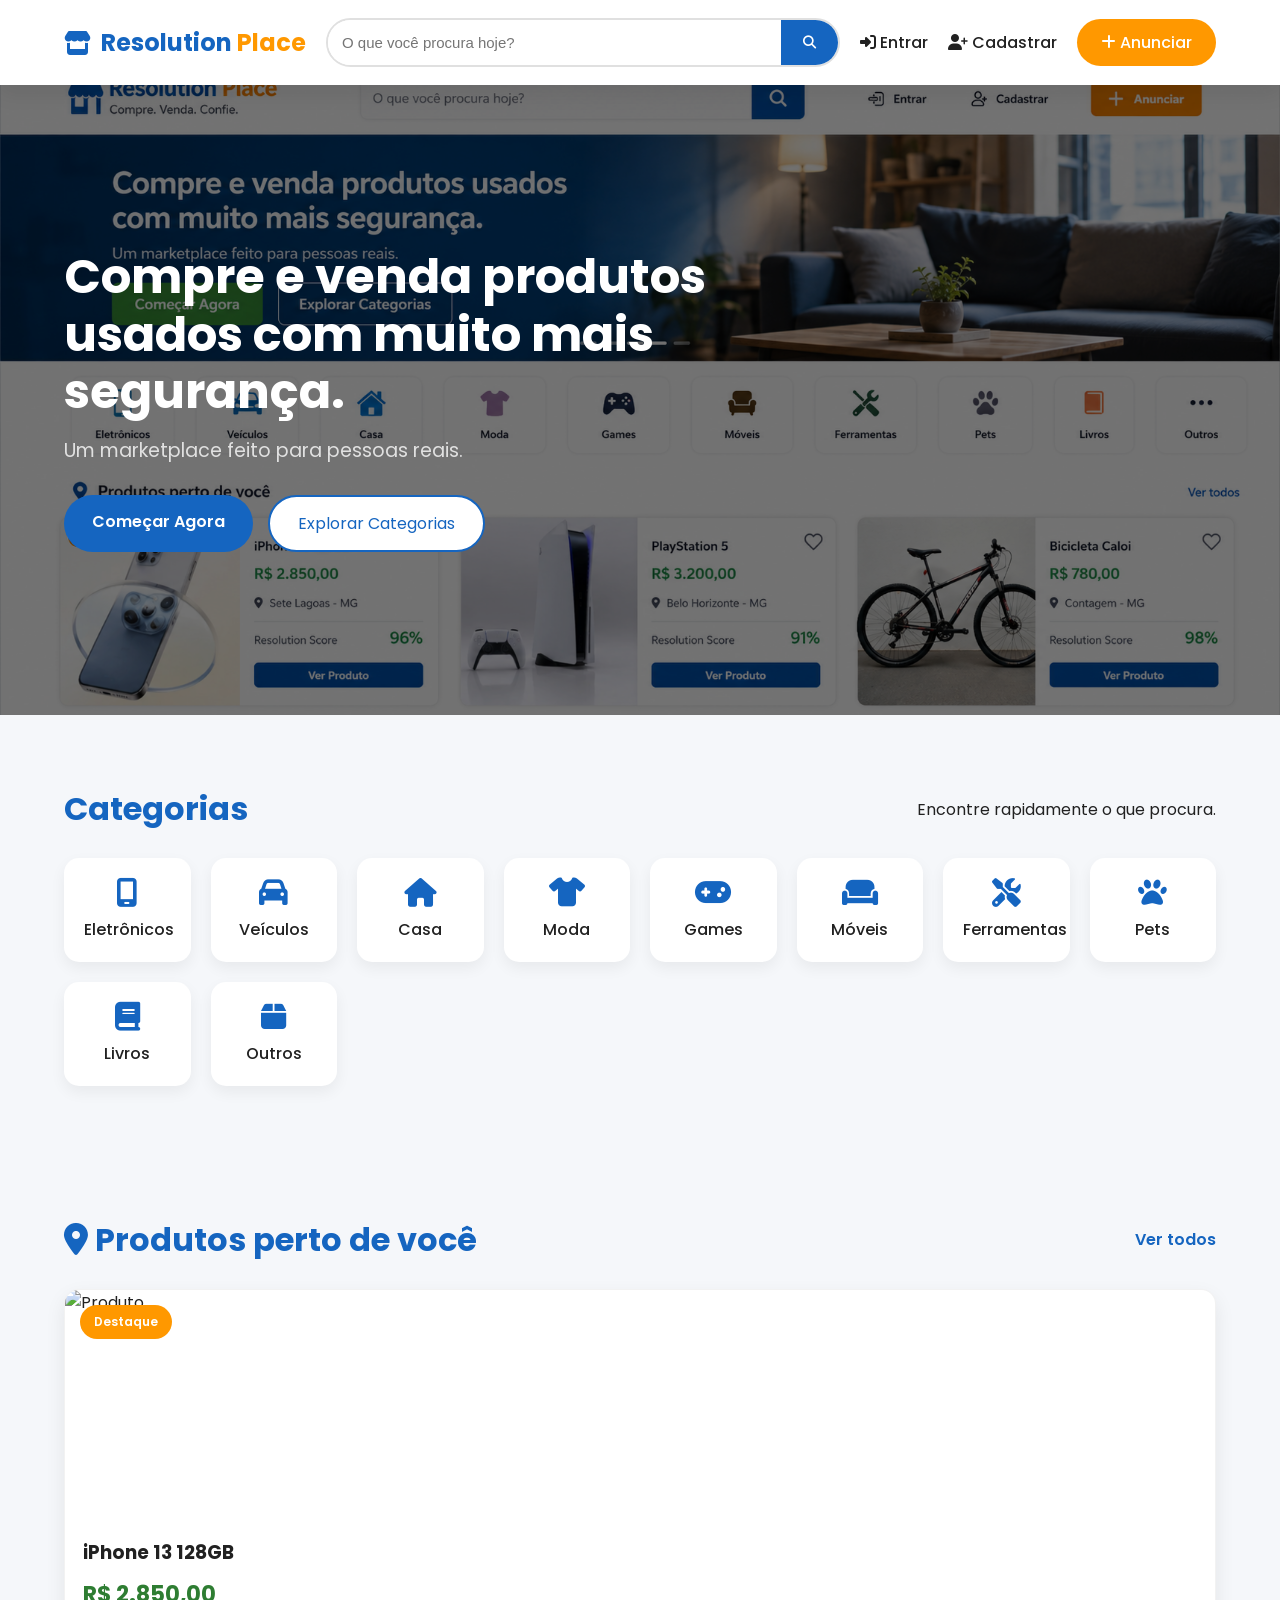
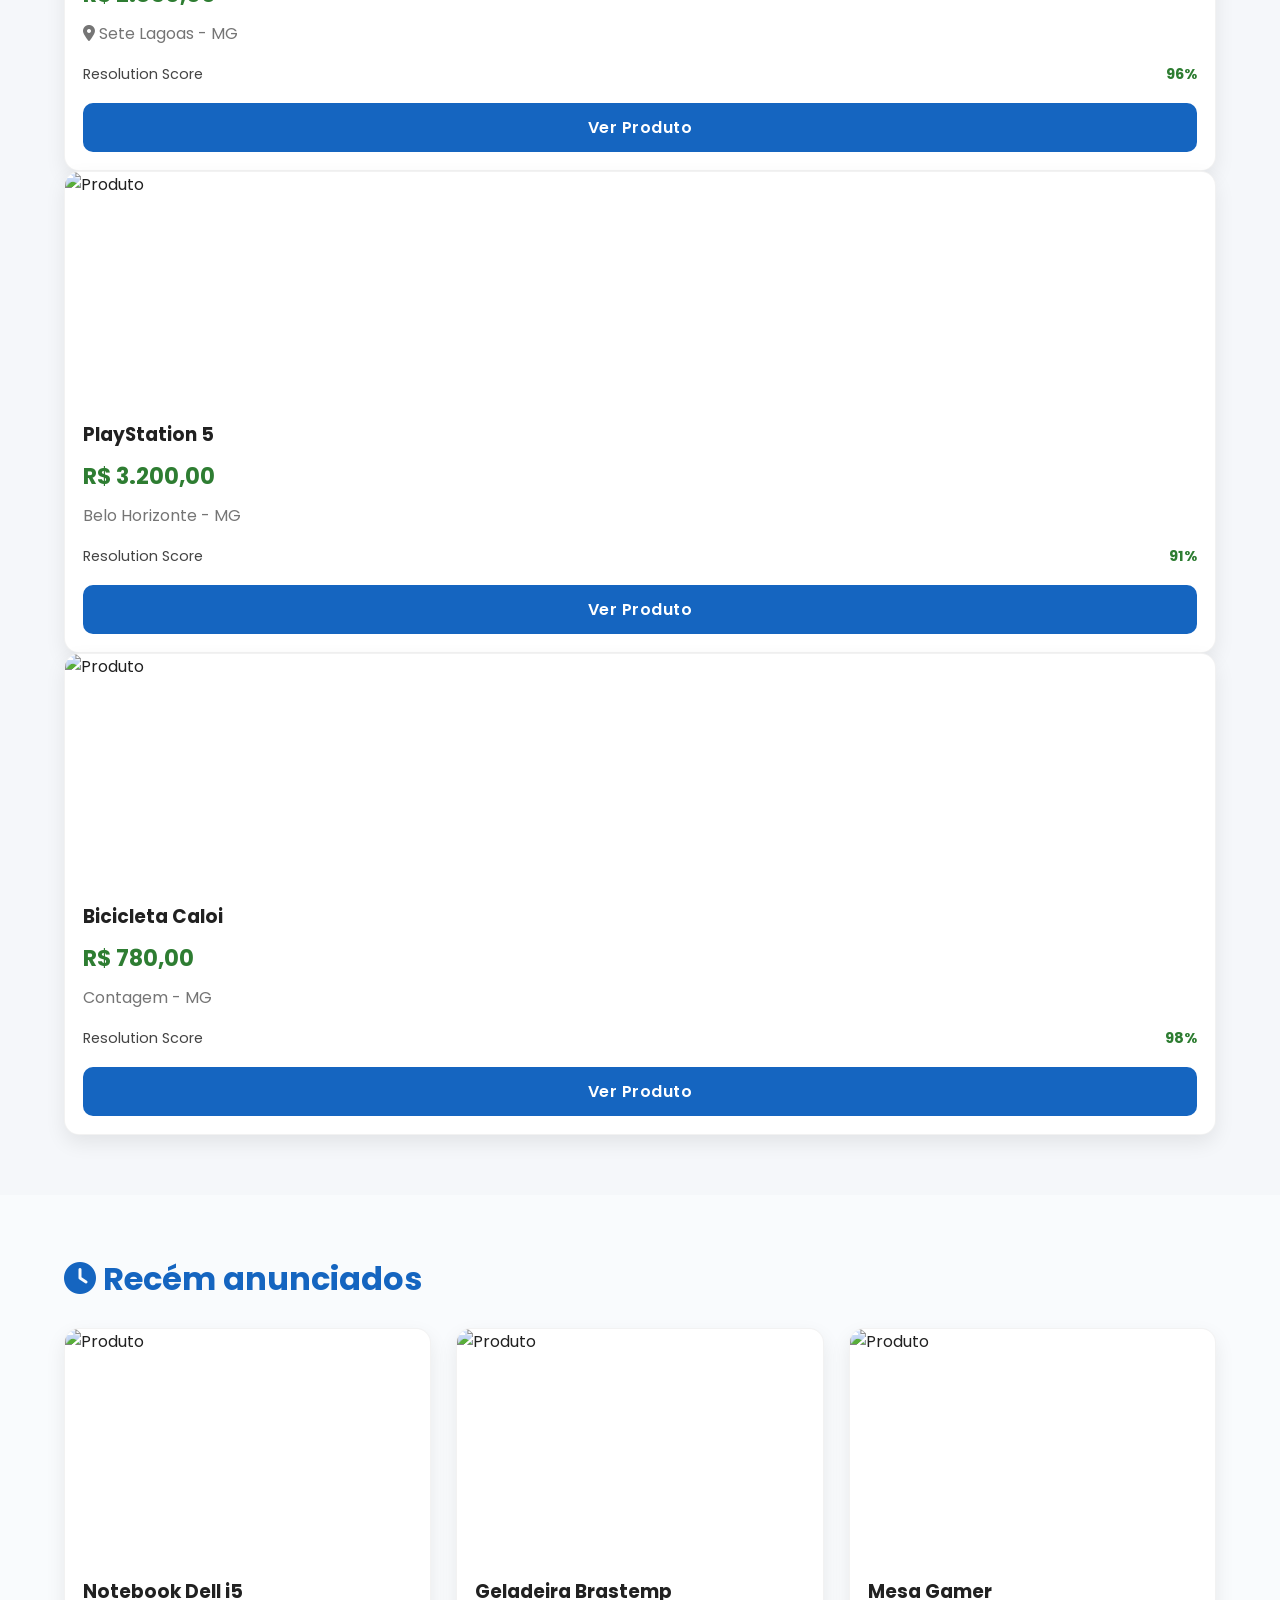
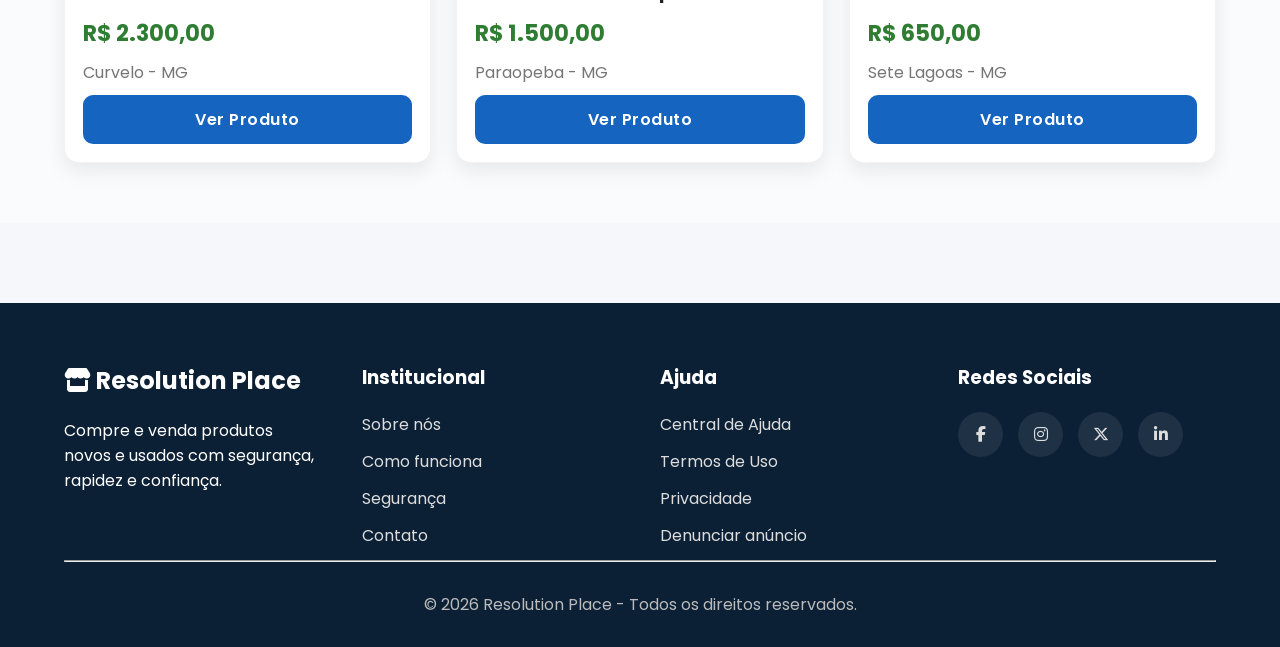
==== index.html @ 522bff4c "first commit" ====
<!DOCTYPE html>
<html lang="pt-BR">

<head>

    <meta charset="UTF-8">
    <meta name="viewport" content="width=device-width, initial-scale=1.0">

    <title>Resolution Place | Compre. Venda. Confie.</title>

    <meta name="description"
        content="Resolution Place - Marketplace para compra e venda de produtos novos e usados com segurança.">

    <meta name="keywords"
        content="marketplace, usados, comprar, vender, Resolution Place">

    <meta name="author" content="Resolution Place">

    <meta name="theme-color" content="#1565C0">

    <link rel="icon" href="favicon.ico">

    <link rel="manifest" href="manifest.json">

    <!-- CSS -->
    <link rel="stylesheet" href="css/style.css">
    <link rel="stylesheet" href="css/home.css">

    <!-- Font Awesome -->
    <link rel="stylesheet"
        href="https://cdnjs.cloudflare.com/ajax/libs/font-awesome/6.7.2/css/all.min.css">

    <!-- Google Fonts -->
    <link rel="preconnect" href="https://fonts.googleapis.com">

    <link rel="preconnect" href="https://fonts.gstatic.com" crossorigin>

    <link href="https://fonts.googleapis.com/css2?family=Poppins:wght@300;400;500;600;700&display=swap"
        rel="stylesheet">

</head>

<body>

<head>

    <meta charset="UTF-8">
    <meta name="viewport" content="width=device-width, initial-scale=1.0">

    <title>Resolution Place | Compre. Venda. Confie.</title>

    <meta name="description"
        content="Resolution Place - Marketplace para compra e venda de produtos usados com segurança.">

    <meta name="theme-color" content="#1565C0">

    <link rel="icon" href="favicon.ico">

    <link rel="manifest" href="manifest.json">

    <!-- CSS -->
    <link rel="stylesheet" href="css/style.css">
    <link rel="stylesheet" href="css/home.css">

    <!-- Font Awesome -->
    <link rel="stylesheet"
        href="https://cdnjs.cloudflare.com/ajax/libs/font-awesome/6.7.2/css/all.min.css">

    <!-- Google Fonts -->
    <link rel="preconnect" href="https://fonts.googleapis.com">

    <link rel="preconnect" href="https://fonts.gstatic.com" crossorigin>

    <link href="https://fonts.googleapis.com/css2?family=Poppins:wght@300;400;500;600;700&display=swap"
        rel="stylesheet">

</head>

<body>

    <!-- ========================= -->
    <!-- HEADER -->
    <!-- ========================= -->

    <header class="header">

        <div class="container">

            <!-- LOGO -->

            <a href="index.html" class="logo">

                <i class="fa-solid fa-store"></i>

                <span>Resolution <strong>Place</strong></span>

            </a>

            <!-- PESQUISA -->

            <form class="search-box">

                <input type="text"
                    placeholder="O que você procura hoje?">

                <button type="submit">

                    <i class="fa-solid fa-magnifying-glass"></i>

                </button>

            </form>

            <!-- MENU -->

            <nav>

                <ul class="menu">

                    <li>

                        <a href="login.html">

                            <i class="fa-solid fa-right-to-bracket"></i>

                            Entrar

                        </a>

                    </li>

                    <li>

                        <a href="cadastro.html">

                            <i class="fa-solid fa-user-plus"></i>

                            Cadastrar

                        </a>

                    </li>

                    <li>

                        <a href="anuncio.html" class="btn-anunciar">

                            <i class="fa-solid fa-plus"></i>

                            Anunciar

                        </a>

                    </li>

                </ul>

            </nav>

        </div>

    </header>

    <!-- ========================= -->
    <!-- BANNER -->
    <!-- ========================= -->

    <section class="banner">

        <div class="banner-overlay">

            <div class="banner-content">

                <h1>

                    Compre e venda produtos usados
                    com muito mais segurança.

                </h1>

                <p>

                    Um marketplace feito para pessoas reais.

                </p>

                <div class="banner-buttons">

                    <a href="cadastro.html" class="btn-primary">

                        Começar Agora

                    </a>

                    <a href="#categorias" class="btn-secondary">

                        Explorar Categorias

                    </a>

                </div>

            </div>

        </div>

    </section>

    <!-- ========================= -->
    <!-- CATEGORIAS -->
    <!-- ========================= -->

    <section id="categorias" class="categorias">

        <div class="container">

            <div class="titulo-section">

                <h2>

                    Categorias

                </h2>

                <p>

                    Encontre rapidamente o que procura.

                </p>

            </div>

            <div class="categorias-grid">

                <a href="#" class="categoria-card">

                    <i class="fa-solid fa-mobile-screen"></i>

                    <span>Eletrônicos</span>

                </a>

                <a href="#" class="categoria-card">

                    <i class="fa-solid fa-car"></i>

                    <span>Veículos</span>

                </a>

                <a href="#" class="categoria-card">

                    <i class="fa-solid fa-house"></i>

                    <span>Casa</span>

                </a>

                <a href="#" class="categoria-card">

                    <i class="fa-solid fa-shirt"></i>

                    <span>Moda</span>

                </a>

                <a href="#" class="categoria-card">

                    <i class="fa-solid fa-gamepad"></i>

                    <span>Games</span>

                </a>

                <a href="#" class="categoria-card">

                    <i class="fa-solid fa-couch"></i>

                    <span>Móveis</span>

                </a>

                <a href="#" class="categoria-card">

                    <i class="fa-solid fa-screwdriver-wrench"></i>

                    <span>Ferramentas</span>

                </a>

                <a href="#" class="categoria-card">

                    <i class="fa-solid fa-paw"></i>

                    <span>Pets</span>

                </a>

                <a href="#" class="categoria-card">

                    <i class="fa-solid fa-book"></i>

                    <span>Livros</span>

                </a>

                <a href="#" class="categoria-card">

                    <i class="fa-solid fa-box"></i>

                    <span>Outros</span>

                </a>

            </div>

        </div>

    </section>

    <!-- ========================= -->
    <!-- PRODUTOS PERTO DE VOCÊ -->
    <!-- ========================= -->

    <section class="produtos">

        <div class="container">

            <div class="titulo-section">

                <h2>

                    <i class="fa-solid fa-location-dot"></i>

                    Produtos perto de você

                </h2>

                <a href="#" class="ver-todos">

                    Ver todos

                </a>

            </div>

            <div class="produtos-grid" id="listaProdutos">

            <!-- Produtos serão inseridos via JavaScript -->

            </div>

                <!-- CARD -->

                <article class="produto-card">

                    <span class="badge destaque">

                        Destaque

                    </span>

                    <img src="img/produtos/produto1.jpg"
                        alt="Produto">

                    <div class="produto-info">

                        <h3>

                            iPhone 13 128GB

                        </h3>

                        <p class="preco">

                            R$ 2.850,00

                        </p>

                        <p class="cidade">

                            <i class="fa-solid fa-location-dot"></i>

                            Sete Lagoas - MG

                        </p>

                        <div class="score">

                            <span>Resolution Score</span>

                            <strong>96%</strong>

                        </div>

                        <a href="produto.html" class="btn-card">

                            Ver Produto

                        </a>

                    </div>

                </article>

                <!-- CARD -->

                <article class="produto-card">

                    <img src="img/produtos/produto2.jpg"
                        alt="Produto">

                    <div class="produto-info">

                        <h3>

                            PlayStation 5

                        </h3>

                        <p class="preco">

                            R$ 3.200,00

                        </p>

                        <p class="cidade">

                            Belo Horizonte - MG

                        </p>

                        <div class="score">

                            <span>Resolution Score</span>

                            <strong>91%</strong>

                        </div>

                        <a href="produto.html" class="btn-card">

                            Ver Produto

                        </a>

                    </div>

                </article>

                <!-- CARD -->

                <article class="produto-card">

                    <img src="img/produtos/produto3.jpg"
                        alt="Produto">

                    <div class="produto-info">

                        <h3>

                            Bicicleta Caloi

                        </h3>

                        <p class="preco">

                            R$ 780,00

                        </p>

                        <p class="cidade">

                            Contagem - MG

                        </p>

                        <div class="score">

                            <span>Resolution Score</span>

                            <strong>98%</strong>

                        </div>

                        <a href="produto.html" class="btn-card">

                            Ver Produto

                        </a>

                    </div>

                </article>

            </div>

        </div>

    </section>

    <!-- ========================= -->
    <!-- PRODUTOS MAIS RECENTES -->
    <!-- ========================= -->

    <section class="produtos recentes">

        <div class="container">

            <div class="titulo-section">

                <h2>

                    <i class="fa-solid fa-clock"></i>

                    Recém anunciados

                </h2>

            </div>

            <div class="produtos-grid">

                <article class="produto-card">

                    <img src="img/produtos/produto4.jpg"
                        alt="Produto">

                    <div class="produto-info">

                        <h3>

                            Notebook Dell i5

                        </h3>

                        <p class="preco">

                            R$ 2.300,00

                        </p>

                        <p class="cidade">

                            Curvelo - MG

                        </p>

                        <a href="produto.html"
                            class="btn-card">

                            Ver Produto

                        </a>

                    </div>

                </article>

                <article class="produto-card">

                    <img src="img/produtos/produto5.jpg"
                        alt="Produto">

                    <div class="produto-info">

                        <h3>

                            Geladeira Brastemp

                        </h3>

                        <p class="preco">

                            R$ 1.500,00

                        </p>

                        <p class="cidade">

                            Paraopeba - MG

                        </p>

                        <a href="produto.html"
                            class="btn-card">

                            Ver Produto

                        </a>

                    </div>

                </article>

                <article class="produto-card">

                    <img src="img/produtos/produto6.jpg"
                        alt="Produto">

                    <div class="produto-info">

                        <h3>

                            Mesa Gamer

                        </h3>

                        <p class="preco">

                            R$ 650,00

                        </p>

                        <p class="cidade">

                            Sete Lagoas - MG

                        </p>

                        <a href="produto.html"
                            class="btn-card">

                            Ver Produto

                        </a>

                    </div>

                </article>

            </div>

        </div>

    </section>

    <!-- ========================= -->
    <!-- RODAPÉ -->
    <!-- ========================= -->

    <footer class="footer">

        <div class="container">

            <div class="footer-grid">

                <!-- LOGO -->

                <div class="footer-col">

                    <h2 class="footer-logo">

                        <i class="fa-solid fa-store"></i>

                        Resolution <strong>Place</strong>

                    </h2>

                    <p>

                        Compre e venda produtos novos e usados
                        com segurança, rapidez e confiança.

                    </p>

                </div>

                <!-- LINKS -->

                <div class="footer-col">

                    <h3>Institucional</h3>

                    <ul>

                        <li><a href="#">Sobre nós</a></li>

                        <li><a href="#">Como funciona</a></li>

                        <li><a href="#">Segurança</a></li>

                        <li><a href="#">Contato</a></li>

                    </ul>

                </div>

                <!-- AJUDA -->

                <div class="footer-col">

                    <h3>Ajuda</h3>

                    <ul>

                        <li><a href="#">Central de Ajuda</a></li>

                        <li><a href="#">Termos de Uso</a></li>

                        <li><a href="#">Privacidade</a></li>

                        <li><a href="#">Denunciar anúncio</a></li>

                    </ul>

                </div>

                <!-- REDES -->

                <div class="footer-col">

                    <h3>Redes Sociais</h3>

                    <div class="social-icons">

                        <a href="#"><i class="fab fa-facebook-f"></i></a>

                        <a href="#"><i class="fab fa-instagram"></i></a>

                        <a href="#"><i class="fab fa-x-twitter"></i></a>

                        <a href="#"><i class="fab fa-linkedin-in"></i></a>

                    </div>

                </div>

            </div>

            <hr>

            <div class="footer-copy">

                <p>

                    © 2026 Resolution Place - Todos os direitos reservados.

                </p>

            </div>

        </div>

    </footer>

    <!-- ========================= -->
    <!-- BOTÃO VOLTAR AO TOPO -->
    <!-- ========================= -->

    <button id="btnTopo">

        <i class="fa-solid fa-arrow-up"></i>

    </button>

    <!-- ========================= -->
    <!-- SCRIPTS -->
    <!-- ========================= -->

    <script src="js/app.js"></script>

</body>

</html>
---- css/style.css ----
/* =======================================================
   Resolution Place
   style.css
   CSS Global
======================================================= */

/* RESET */

*{
    margin:0;
    padding:0;
    box-sizing:border-box;
}

/* VARIÁVEIS */

:root{

    --primary:#1565C0;
    --primary-dark:#0D47A1;

    --secondary:#2E7D32;

    --accent:#FF9800;

    --background:#F5F7FA;

    --white:#FFFFFF;

    --text:#212121;

    --gray:#757575;

    --border:#E0E0E0;

    --shadow:0 8px 20px rgba(0,0,0,.08);

    --radius:15px;

}

/* BODY */

body{

    font-family:'Poppins',sans-serif;

    background:var(--background);

    color:var(--text);

}

/* LINKS */

a{

    text-decoration:none;

    color:inherit;

}

/* IMAGENS */

img{

    max-width:100%;

    display:block;

}

/* CONTAINER */

.container{

    width:90%;

    max-width:1400px;

    margin:auto;

}

/* BOTÕES */

.btn-primary{

    background:var(--primary);

    color:white;

    padding:14px 28px;

    border-radius:50px;

    transition:.3s;

    font-weight:600;

}

.btn-primary:hover{

    background:var(--primary-dark);

}

.btn-secondary{

    background:white;

    color:var(--primary);

    padding:14px 28px;

    border-radius:50px;

    border:2px solid var(--primary);

    transition:.3s;

}

.btn-secondary:hover{

    background:var(--primary);

    color:white;

}

/* HEADER */

.header{

    background:white;

    position:sticky;

    top:0;

    z-index:999;

    box-shadow:var(--shadow);

}

.header .container{

    display:flex;

    justify-content:space-between;

    align-items:center;

    padding:18px 0;

    gap:20px;

}

/* LOGO */

.logo{

    display:flex;

    align-items:center;

    gap:10px;

    font-size:1.5rem;

    font-weight:700;

    color:var(--primary);

}

.logo strong{

    color:var(--accent);

}

/* PESQUISA */

.search-box{

    flex:1;

    display:flex;

    background:white;

    border-radius:50px;

    overflow:hidden;

    border:2px solid var(--border);

}

.search-box input{

    flex:1;

    border:none;

    padding:14px;

    outline:none;

    font-size:15px;

}

.search-box button{

    border:none;

    background:var(--primary);

    color:white;

    padding:0 22px;

    cursor:pointer;

}

/* MENU */

.menu{

    list-style:none;

    display:flex;

    align-items:center;

    gap:20px;

}

.menu li{

    font-weight:500;

}

.btn-anunciar{

    background:var(--accent);

    color:white;

    padding:12px 24px;

    border-radius:30px;

    transition:.3s;

}

.btn-anunciar:hover{

    transform:translateY(-2px);

}

/* TÍTULOS */

.titulo-section{

    display:flex;

    justify-content:space-between;

    align-items:center;

    margin-bottom:25px;

}

.titulo-section h2{

    font-size:2rem;

    color:var(--primary);

}

.ver-todos{

    color:var(--primary);

    font-weight:600;

}

/* GRID PRODUTOS */

.produtos-grid{

    display:grid;

    grid-template-columns:repeat(auto-fit,minmax(280px,1fr));

    gap:25px;

}

/* CARD */

.produto-card{

    background:white;

    border-radius:var(--radius);

    overflow:hidden;

    box-shadow:var(--shadow);

    transition:.35s;

    position:relative;

}

.produto-card:hover{

    transform:translateY(-8px);

}

.produto-card img{

    width:100%;

    height:230px;

    object-fit:cover;

}

.produto-info{

    padding:18px;

}

.preco{

    font-size:1.4rem;

    color:var(--secondary);

    font-weight:700;

    margin:10px 0;

}

.cidade{

    color:var(--gray);

}

.score{

    margin:18px 0;

    display:flex;

    justify-content:space-between;

    align-items:center;

}

.btn-card{

    display:block;

    width:100%;

    text-align:center;

    background:var(--primary);

    color:white;

    padding:12px;

    border-radius:10px;

    transition:.3s;

}

.btn-card:hover{

    background:var(--primary-dark);

}

/* BADGE */

.badge{

    position:absolute;

    top:15px;

    left:15px;

    background:var(--accent);

    color:white;

    padding:8px 14px;

    border-radius:30px;

    font-size:12px;

    font-weight:600;

}

/* FOOTER */

.footer{

    background:#0B1F35;

    color:white;

    margin-top:80px;

    padding:60px 0 30px;

}

.footer-grid{

    display:grid;

    grid-template-columns:repeat(auto-fit,minmax(250px,1fr));

    gap:40px;

}

.footer h3{

    margin-bottom:20px;

}

.footer ul{

    list-style:none;

}

.footer li{

    margin-bottom:12px;

}

.footer a{

    color:#ddd;

}

.footer a:hover{

    color:white;

}

.footer-logo{

    margin-bottom:20px;

}

.social-icons{

    display:flex;

    gap:15px;

    margin-top:20px;

}

.social-icons a{

    width:45px;

    height:45px;

    display:flex;

    justify-content:center;

    align-items:center;

    background:rgba(255,255,255,.08);

    border-radius:50%;

    transition:.3s;

}

.social-icons a:hover{

    background:var(--primary);

}

.footer-copy{

    text-align:center;

    margin-top:30px;

    color:#bbb;

}

/* BOTÃO TOPO */

#btnTopo{

    position:fixed;

    right:25px;

    bottom:25px;

    width:50px;

    height:50px;

    border:none;

    border-radius:50%;

    background:var(--primary);

    color:white;

    cursor:pointer;

    display:none;

    box-shadow:var(--shadow);

}

/* RESPONSIVO */

@media(max-width:900px){

.header .container{

flex-direction:column;

}

.search-box{

width:100%;

}

.menu{

flex-wrap:wrap;

justify-content:center;

}

}
---- css/home.css ----
/* =======================================================
   Resolution Place
   home.css
   Estilos da Página Inicial
======================================================= */

/* ========================= */
/* BANNER PRINCIPAL */
/* ========================= */

.banner{
    height: 70vh;
    min-height: 450px;
    background: url('../img/banners/banner.jpg') center/cover no-repeat;
    position: relative;
    display:flex;
    align-items:center;
    color:white;
}

.banner-overlay{
    width:100%;
    height:100%;
    background:rgba(0,0,0,.55);
    display:flex;
    align-items:center;
}

.banner-content{
    width:90%;
    max-width:1400px;
    margin:auto;
}

.banner-content h1{
    font-size:3rem;
    max-width:700px;
    line-height:1.2;
}

.banner-content p{
    margin-top:15px;
    font-size:1.2rem;
    color:#e0e0e0;
}

.banner-buttons{
    margin-top:30px;
    display:flex;
    gap:15px;
    flex-wrap:wrap;
}

/* ========================= */
/* CATEGORIAS */
/* ========================= */

.categorias{
    padding:70px 0;
}

.categorias-grid{
    display:grid;
    grid-template-columns:repeat(auto-fit,minmax(120px,1fr));
    gap:20px;
}

.categoria-card{
    background:white;
    padding:20px;
    border-radius:15px;
    text-align:center;
    box-shadow:0 6px 15px rgba(0,0,0,.06);
    transition:.3s;
}

.categoria-card i{
    font-size:1.8rem;
    color:#1565C0;
    margin-bottom:10px;
}

.categoria-card span{
    font-weight:500;
    display:block;
}

.categoria-card:hover{
    transform:translateY(-5px);
    background:#1565C0;
    color:white;
}

.categoria-card:hover i{
    color:white;
}

/* ========================= */
/* SEÇÕES DE PRODUTOS */
/* ========================= */

.produtos{
    padding:60px 0;
}

.produtos.recentes{
    background:#f9fbfd;
}

/* ========================= */
/* EFEITO DE CARDS MELHORADO */
/* ========================= */

.produto-card{
    border:1px solid rgba(0,0,0,.05);
}

.produto-card:hover{
    box-shadow:0 12px 25px rgba(0,0,0,.12);
}

/* ========================= */
/* SCORE VISUAL */
/* ========================= */

.score{
    font-size:.9rem;
    color:#444;
}

.score strong{
    color:#2E7D32;
}

/* ========================= */
/* BOTÃO CARD MELHORADO */
/* ========================= */

.btn-card{
    margin-top:10px;
    font-weight:600;
    letter-spacing:.5px;
}

/* ========================= */
/* RESPONSIVO */
/* ========================= */

@media(max-width:768px){

.banner-content h1{
    font-size:2rem;
}

.banner{
    height:auto;
    padding:80px 0;
}

.banner-buttons{
    flex-direction:column;
}

.categorias{
    padding:40px 0;
}

}
---- css/style.css ----
/* =======================================================
   Resolution Place
   style.css
   CSS Global
======================================================= */

/* RESET */

*{
    margin:0;
    padding:0;
    box-sizing:border-box;
}

/* VARIÁVEIS */

:root{

    --primary:#1565C0;
    --primary-dark:#0D47A1;

    --secondary:#2E7D32;

    --accent:#FF9800;

    --background:#F5F7FA;

    --white:#FFFFFF;

    --text:#212121;

    --gray:#757575;

    --border:#E0E0E0;

    --shadow:0 8px 20px rgba(0,0,0,.08);

    --radius:15px;

}

/* BODY */

body{

    font-family:'Poppins',sans-serif;

    background:var(--background);

    color:var(--text);

}

/* LINKS */

a{

    text-decoration:none;

    color:inherit;

}

/* IMAGENS */

img{

    max-width:100%;

    display:block;

}

/* CONTAINER */

.container{

    width:90%;

    max-width:1400px;

    margin:auto;

}

/* BOTÕES */

.btn-primary{

    background:var(--primary);

    color:white;

    padding:14px 28px;

    border-radius:50px;

    transition:.3s;

    font-weight:600;

}

.btn-primary:hover{

    background:var(--primary-dark);

}

.btn-secondary{

    background:white;

    color:var(--primary);

    padding:14px 28px;

    border-radius:50px;

    border:2px solid var(--primary);

    transition:.3s;

}

.btn-secondary:hover{

    background:var(--primary);

    color:white;

}

/* HEADER */

.header{

    background:white;

    position:sticky;

    top:0;

    z-index:999;

    box-shadow:var(--shadow);

}

.header .container{

    display:flex;

    justify-content:space-between;

    align-items:center;

    padding:18px 0;

    gap:20px;

}

/* LOGO */

.logo{

    display:flex;

    align-items:center;

    gap:10px;

    font-size:1.5rem;

    font-weight:700;

    color:var(--primary);

}

.logo strong{

    color:var(--accent);

}

/* PESQUISA */

.search-box{

    flex:1;

    display:flex;

    background:white;

    border-radius:50px;

    overflow:hidden;

    border:2px solid var(--border);

}

.search-box input{

    flex:1;

    border:none;

    padding:14px;

    outline:none;

    font-size:15px;

}

.search-box button{

    border:none;

    background:var(--primary);

    color:white;

    padding:0 22px;

    cursor:pointer;

}

/* MENU */

.menu{

    list-style:none;

    display:flex;

    align-items:center;

    gap:20px;

}

.menu li{

    font-weight:500;

}

.btn-anunciar{

    background:var(--accent);

    color:white;

    padding:12px 24px;

    border-radius:30px;

    transition:.3s;

}

.btn-anunciar:hover{

    transform:translateY(-2px);

}

/* TÍTULOS */

.titulo-section{

    display:flex;

    justify-content:space-between;

    align-items:center;

    margin-bottom:25px;

}

.titulo-section h2{

    font-size:2rem;

    color:var(--primary);

}

.ver-todos{

    color:var(--primary);

    font-weight:600;

}

/* GRID PRODUTOS */

.produtos-grid{

    display:grid;

    grid-template-columns:repeat(auto-fit,minmax(280px,1fr));

    gap:25px;

}

/* CARD */

.produto-card{

    background:white;

    border-radius:var(--radius);

    overflow:hidden;

    box-shadow:var(--shadow);

    transition:.35s;

    position:relative;

}

.produto-card:hover{

    transform:translateY(-8px);

}

.produto-card img{

    width:100%;

    height:230px;

    object-fit:cover;

}

.produto-info{

    padding:18px;

}

.preco{

    font-size:1.4rem;

    color:var(--secondary);

    font-weight:700;

    margin:10px 0;

}

.cidade{

    color:var(--gray);

}

.score{

    margin:18px 0;

    display:flex;

    justify-content:space-between;

    align-items:center;

}

.btn-card{

    display:block;

    width:100%;

    text-align:center;

    background:var(--primary);

    color:white;

    padding:12px;

    border-radius:10px;

    transition:.3s;

}

.btn-card:hover{

    background:var(--primary-dark);

}

/* BADGE */

.badge{

    position:absolute;

    top:15px;

    left:15px;

    background:var(--accent);

    color:white;

    padding:8px 14px;

    border-radius:30px;

    font-size:12px;

    font-weight:600;

}

/* FOOTER */

.footer{

    background:#0B1F35;

    color:white;

    margin-top:80px;

    padding:60px 0 30px;

}

.footer-grid{

    display:grid;

    grid-template-columns:repeat(auto-fit,minmax(250px,1fr));

    gap:40px;

}

.footer h3{

    margin-bottom:20px;

}

.footer ul{

    list-style:none;

}

.footer li{

    margin-bottom:12px;

}

.footer a{

    color:#ddd;

}

.footer a:hover{

    color:white;

}

.footer-logo{

    margin-bottom:20px;

}

.social-icons{

    display:flex;

    gap:15px;

    margin-top:20px;

}

.social-icons a{

    width:45px;

    height:45px;

    display:flex;

    justify-content:center;

    align-items:center;

    background:rgba(255,255,255,.08);

    border-radius:50%;

    transition:.3s;

}

.social-icons a:hover{

    background:var(--primary);

}

.footer-copy{

    text-align:center;

    margin-top:30px;

    color:#bbb;

}

/* BOTÃO TOPO */

#btnTopo{

    position:fixed;

    right:25px;

    bottom:25px;

    width:50px;

    height:50px;

    border:none;

    border-radius:50%;

    background:var(--primary);

    color:white;

    cursor:pointer;

    display:none;

    box-shadow:var(--shadow);

}

/* RESPONSIVO */

@media(max-width:900px){

.header .container{

flex-direction:column;

}

.search-box{

width:100%;

}

.menu{

flex-wrap:wrap;

justify-content:center;

}

}
---- css/home.css ----
/* =======================================================
   Resolution Place
   home.css
   Estilos da Página Inicial
======================================================= */

/* ========================= */
/* BANNER PRINCIPAL */
/* ========================= */

.banner{
    height: 70vh;
    min-height: 450px;
    background: url('../img/banners/banner.jpg') center/cover no-repeat;
    position: relative;
    display:flex;
    align-items:center;
    color:white;
}

.banner-overlay{
    width:100%;
    height:100%;
    background:rgba(0,0,0,.55);
    display:flex;
    align-items:center;
}

.banner-content{
    width:90%;
    max-width:1400px;
    margin:auto;
}

.banner-content h1{
    font-size:3rem;
    max-width:700px;
    line-height:1.2;
}

.banner-content p{
    margin-top:15px;
    font-size:1.2rem;
    color:#e0e0e0;
}

.banner-buttons{
    margin-top:30px;
    display:flex;
    gap:15px;
    flex-wrap:wrap;
}

/* ========================= */
/* CATEGORIAS */
/* ========================= */

.categorias{
    padding:70px 0;
}

.categorias-grid{
    display:grid;
    grid-template-columns:repeat(auto-fit,minmax(120px,1fr));
    gap:20px;
}

.categoria-card{
    background:white;
    padding:20px;
    border-radius:15px;
    text-align:center;
    box-shadow:0 6px 15px rgba(0,0,0,.06);
    transition:.3s;
}

.categoria-card i{
    font-size:1.8rem;
    color:#1565C0;
    margin-bottom:10px;
}

.categoria-card span{
    font-weight:500;
    display:block;
}

.categoria-card:hover{
    transform:translateY(-5px);
    background:#1565C0;
    color:white;
}

.categoria-card:hover i{
    color:white;
}

/* ========================= */
/* SEÇÕES DE PRODUTOS */
/* ========================= */

.produtos{
    padding:60px 0;
}

.produtos.recentes{
    background:#f9fbfd;
}

/* ========================= */
/* EFEITO DE CARDS MELHORADO */
/* ========================= */

.produto-card{
    border:1px solid rgba(0,0,0,.05);
}

.produto-card:hover{
    box-shadow:0 12px 25px rgba(0,0,0,.12);
}

/* ========================= */
/* SCORE VISUAL */
/* ========================= */

.score{
    font-size:.9rem;
    color:#444;
}

.score strong{
    color:#2E7D32;
}

/* ========================= */
/* BOTÃO CARD MELHORADO */
/* ========================= */

.btn-card{
    margin-top:10px;
    font-weight:600;
    letter-spacing:.5px;
}

/* ========================= */
/* RESPONSIVO */
/* ========================= */

@media(max-width:768px){

.banner-content h1{
    font-size:2rem;
}

.banner{
    height:auto;
    padding:80px 0;
}

.banner-buttons{
    flex-direction:column;
}

.categorias{
    padding:40px 0;
}

}
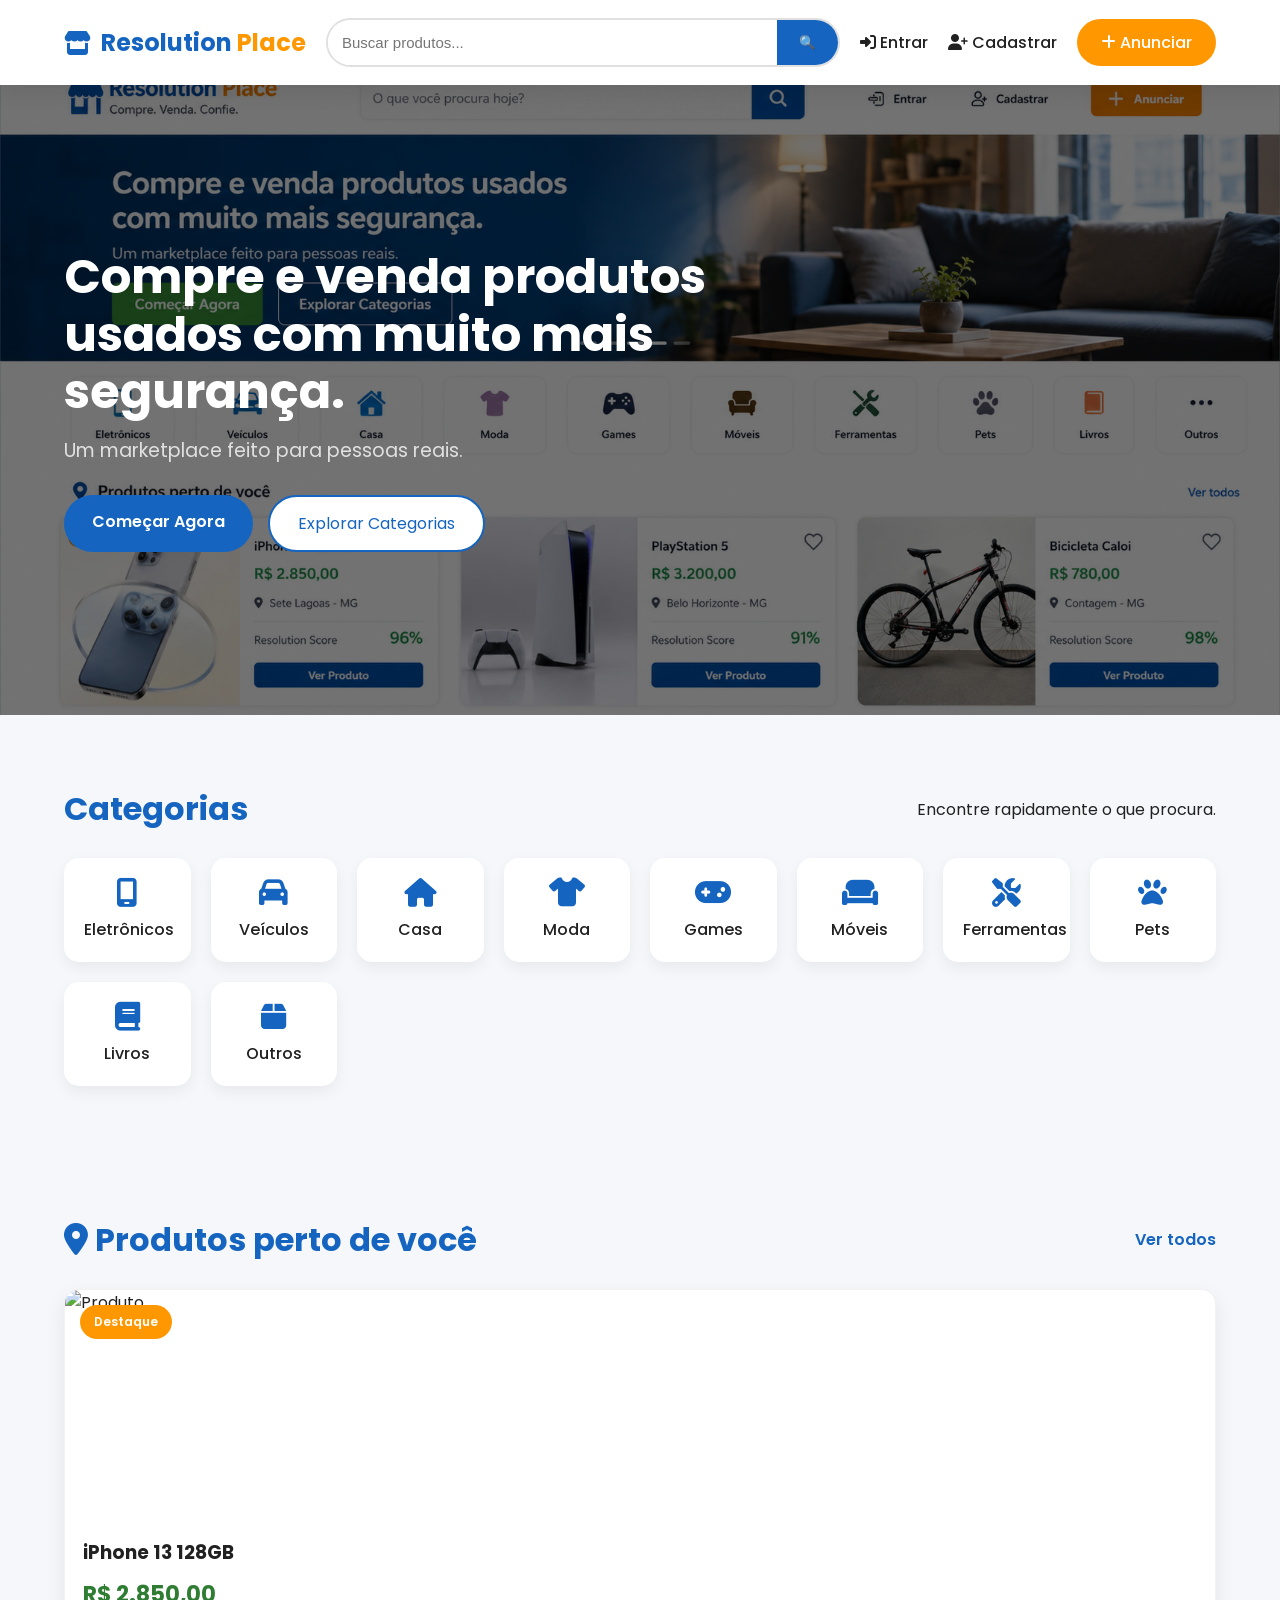
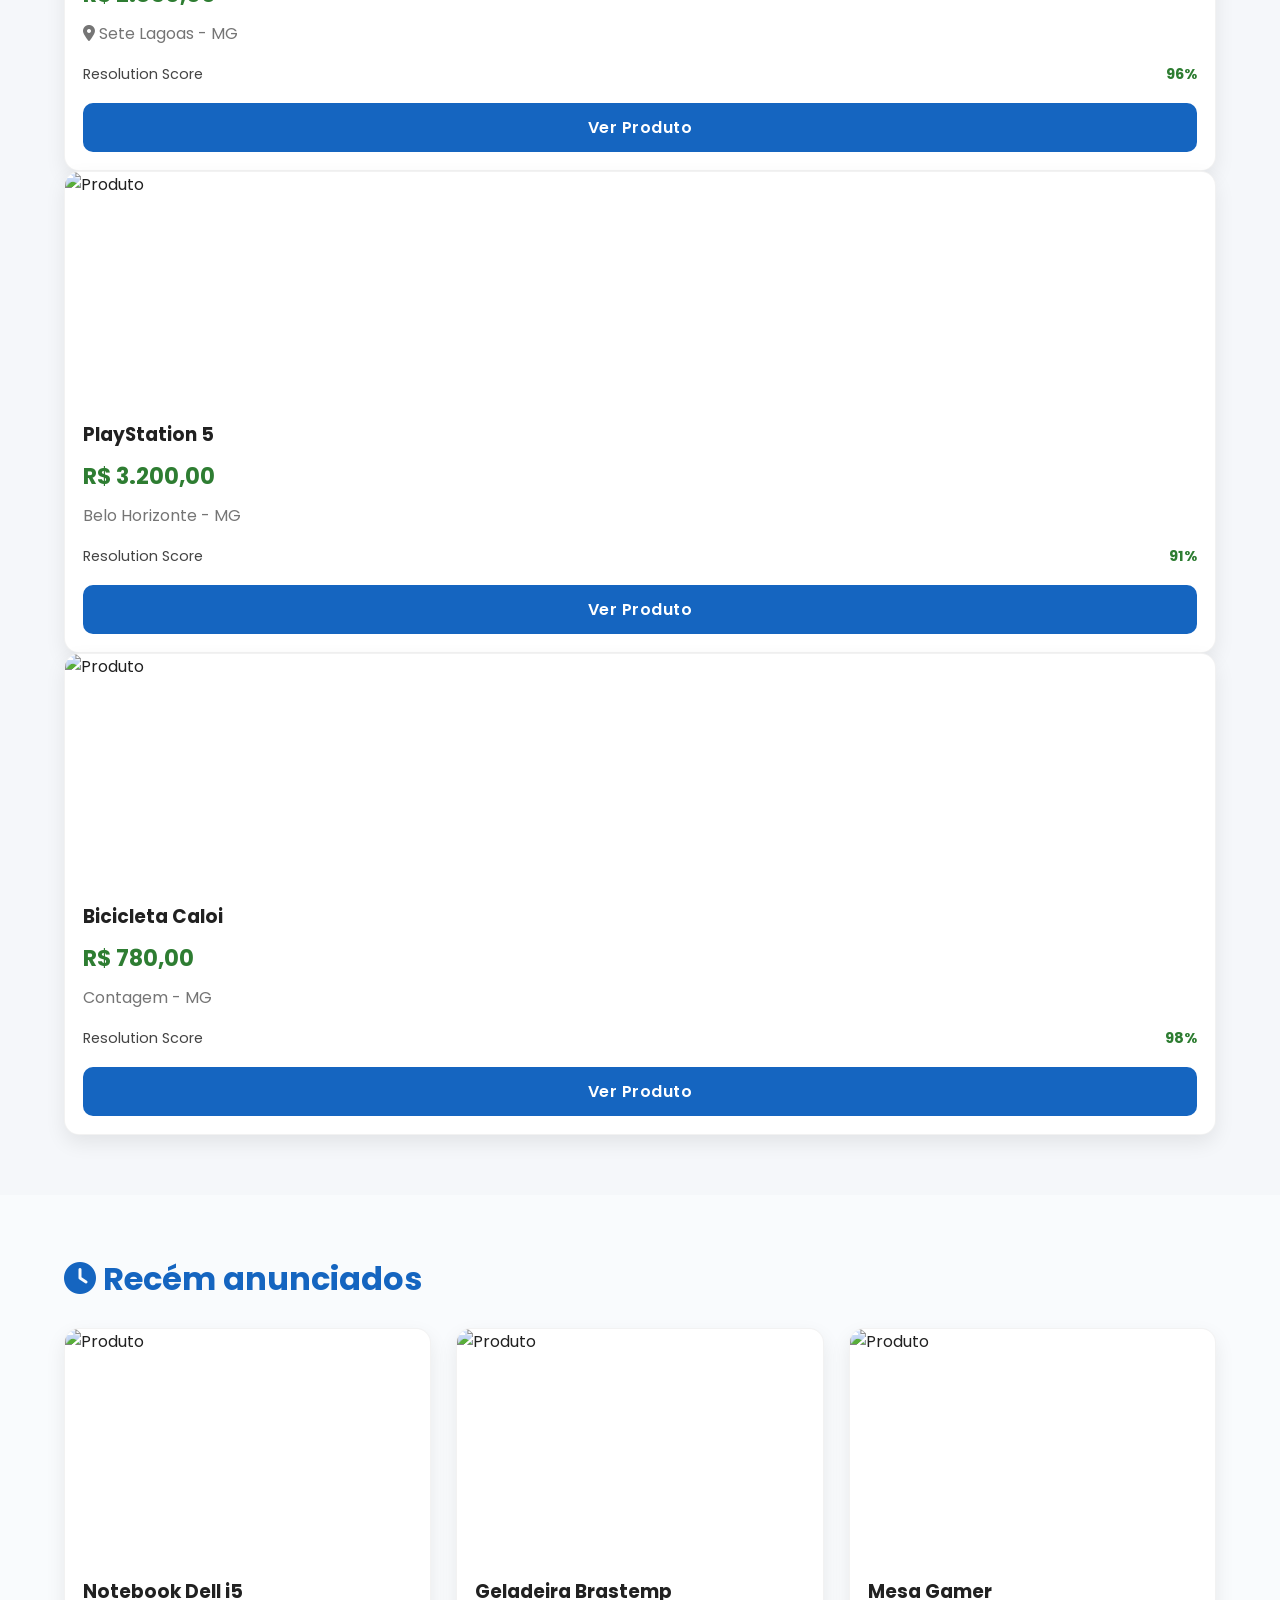
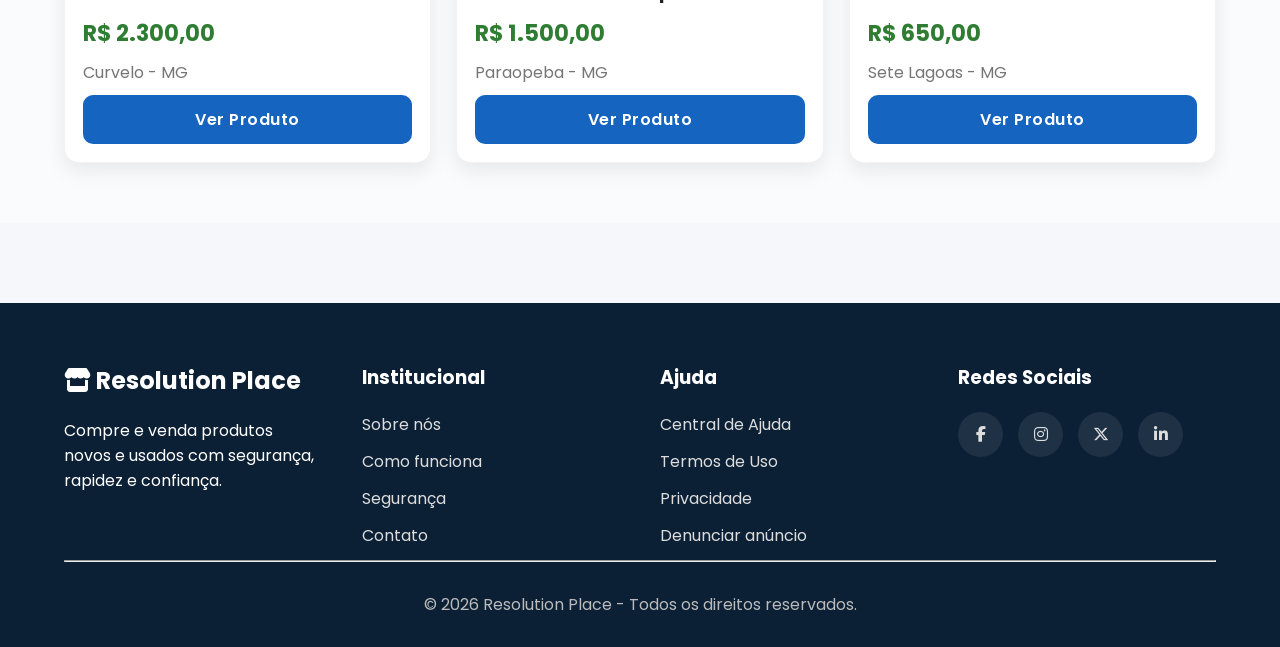
==== commit 7fdd0fec: "Add files via upload" ====
--- a/index.html
+++ b/index.html
@@ -1,765 +1,768 @@
-<!DOCTYPE html>
-<html lang="pt-BR">
-
-<head>
-
-    <meta charset="UTF-8">
-    <meta name="viewport" content="width=device-width, initial-scale=1.0">
-
-    <title>Resolution Place | Compre. Venda. Confie.</title>
-
-    <meta name="description"
-        content="Resolution Place - Marketplace para compra e venda de produtos novos e usados com segurança.">
-
-    <meta name="keywords"
-        content="marketplace, usados, comprar, vender, Resolution Place">
-
-    <meta name="author" content="Resolution Place">
-
-    <meta name="theme-color" content="#1565C0">
-
-    <link rel="icon" href="favicon.ico">
-
-    <link rel="manifest" href="manifest.json">
-
-    <!-- CSS -->
-    <link rel="stylesheet" href="css/style.css">
-    <link rel="stylesheet" href="css/home.css">
-
-    <!-- Font Awesome -->
-    <link rel="stylesheet"
-        href="https://cdnjs.cloudflare.com/ajax/libs/font-awesome/6.7.2/css/all.min.css">
-
-    <!-- Google Fonts -->
-    <link rel="preconnect" href="https://fonts.googleapis.com">
-
-    <link rel="preconnect" href="https://fonts.gstatic.com" crossorigin>
-
-    <link href="https://fonts.googleapis.com/css2?family=Poppins:wght@300;400;500;600;700&display=swap"
-        rel="stylesheet">
-
-</head>
-
-<body>
-
-<head>
-
-    <meta charset="UTF-8">
-    <meta name="viewport" content="width=device-width, initial-scale=1.0">
-
-    <title>Resolution Place | Compre. Venda. Confie.</title>
-
-    <meta name="description"
-        content="Resolution Place - Marketplace para compra e venda de produtos usados com segurança.">
-
-    <meta name="theme-color" content="#1565C0">
-
-    <link rel="icon" href="favicon.ico">
-
-    <link rel="manifest" href="manifest.json">
-
-    <!-- CSS -->
-    <link rel="stylesheet" href="css/style.css">
-    <link rel="stylesheet" href="css/home.css">
-
-    <!-- Font Awesome -->
-    <link rel="stylesheet"
-        href="https://cdnjs.cloudflare.com/ajax/libs/font-awesome/6.7.2/css/all.min.css">
-
-    <!-- Google Fonts -->
-    <link rel="preconnect" href="https://fonts.googleapis.com">
-
-    <link rel="preconnect" href="https://fonts.gstatic.com" crossorigin>
-
-    <link href="https://fonts.googleapis.com/css2?family=Poppins:wght@300;400;500;600;700&display=swap"
-        rel="stylesheet">
-
-</head>
-
-<body>
-
-    <!-- ========================= -->
-    <!-- HEADER -->
-    <!-- ========================= -->
-
-    <header class="header">
-
-        <div class="container">
-
-            <!-- LOGO -->
-
-            <a href="index.html" class="logo">
-
-                <i class="fa-solid fa-store"></i>
-
-                <span>Resolution <strong>Place</strong></span>
-
-            </a>
-
-            <!-- PESQUISA -->
-
-            <form class="search-box">
-
-                <input type="text"
-                    placeholder="O que você procura hoje?">
-
-                <button type="submit">
-
-                    <i class="fa-solid fa-magnifying-glass"></i>
-
-                </button>
-
-            </form>
-
-            <!-- MENU -->
-
-            <nav>
-
-                <ul class="menu">
-
-                    <li>
-
-                        <a href="login.html">
-
-                            <i class="fa-solid fa-right-to-bracket"></i>
-
-                            Entrar
-
-                        </a>
-
-                    </li>
-
-                    <li>
-
-                        <a href="cadastro.html">
-
-                            <i class="fa-solid fa-user-plus"></i>
-
-                            Cadastrar
-
-                        </a>
-
-                    </li>
-
-                    <li>
-
-                        <a href="anuncio.html" class="btn-anunciar">
-
-                            <i class="fa-solid fa-plus"></i>
-
-                            Anunciar
-
-                        </a>
-
-                    </li>
-
-                </ul>
-
-            </nav>
-
-        </div>
-
-    </header>
-
-    <!-- ========================= -->
-    <!-- BANNER -->
-    <!-- ========================= -->
-
-    <section class="banner">
-
-        <div class="banner-overlay">
-
-            <div class="banner-content">
-
-                <h1>
-
-                    Compre e venda produtos usados
-                    com muito mais segurança.
-
-                </h1>
-
-                <p>
-
-                    Um marketplace feito para pessoas reais.
-
-                </p>
-
-                <div class="banner-buttons">
-
-                    <a href="cadastro.html" class="btn-primary">
-
-                        Começar Agora
-
-                    </a>
-
-                    <a href="#categorias" class="btn-secondary">
-
-                        Explorar Categorias
-
-                    </a>
-
-                </div>
-
-            </div>
-
-        </div>
-
-    </section>
-
-    <!-- ========================= -->
-    <!-- CATEGORIAS -->
-    <!-- ========================= -->
-
-    <section id="categorias" class="categorias">
-
-        <div class="container">
-
-            <div class="titulo-section">
-
-                <h2>
-
-                    Categorias
-
-                </h2>
-
-                <p>
-
-                    Encontre rapidamente o que procura.
-
-                </p>
-
-            </div>
-
-            <div class="categorias-grid">
-
-                <a href="#" class="categoria-card">
-
-                    <i class="fa-solid fa-mobile-screen"></i>
-
-                    <span>Eletrônicos</span>
-
-                </a>
-
-                <a href="#" class="categoria-card">
-
-                    <i class="fa-solid fa-car"></i>
-
-                    <span>Veículos</span>
-
-                </a>
-
-                <a href="#" class="categoria-card">
-
-                    <i class="fa-solid fa-house"></i>
-
-                    <span>Casa</span>
-
-                </a>
-
-                <a href="#" class="categoria-card">
-
-                    <i class="fa-solid fa-shirt"></i>
-
-                    <span>Moda</span>
-
-                </a>
-
-                <a href="#" class="categoria-card">
-
-                    <i class="fa-solid fa-gamepad"></i>
-
-                    <span>Games</span>
-
-                </a>
-
-                <a href="#" class="categoria-card">
-
-                    <i class="fa-solid fa-couch"></i>
-
-                    <span>Móveis</span>
-
-                </a>
-
-                <a href="#" class="categoria-card">
-
-                    <i class="fa-solid fa-screwdriver-wrench"></i>
-
-                    <span>Ferramentas</span>
-
-                </a>
-
-                <a href="#" class="categoria-card">
-
-                    <i class="fa-solid fa-paw"></i>
-
-                    <span>Pets</span>
-
-                </a>
-
-                <a href="#" class="categoria-card">
-
-                    <i class="fa-solid fa-book"></i>
-
-                    <span>Livros</span>
-
-                </a>
-
-                <a href="#" class="categoria-card">
-
-                    <i class="fa-solid fa-box"></i>
-
-                    <span>Outros</span>
-
-                </a>
-
-            </div>
-
-        </div>
-
-    </section>
-
-    <!-- ========================= -->
-    <!-- PRODUTOS PERTO DE VOCÊ -->
-    <!-- ========================= -->
-
-    <section class="produtos">
-
-        <div class="container">
-
-            <div class="titulo-section">
-
-                <h2>
-
-                    <i class="fa-solid fa-location-dot"></i>
-
-                    Produtos perto de você
-
-                </h2>
-
-                <a href="#" class="ver-todos">
-
-                    Ver todos
-
-                </a>
-
-            </div>
-
-            <div class="produtos-grid" id="listaProdutos">
-
-            <!-- Produtos serão inseridos via JavaScript -->
-
-            </div>
-
-                <!-- CARD -->
-
-                <article class="produto-card">
-
-                    <span class="badge destaque">
-
-                        Destaque
-
-                    </span>
-
-                    <img src="img/produtos/produto1.jpg"
-                        alt="Produto">
-
-                    <div class="produto-info">
-
-                        <h3>
-
-                            iPhone 13 128GB
-
-                        </h3>
-
-                        <p class="preco">
-
-                            R$ 2.850,00
-
-                        </p>
-
-                        <p class="cidade">
-
-                            <i class="fa-solid fa-location-dot"></i>
-
-                            Sete Lagoas - MG
-
-                        </p>
-
-                        <div class="score">
-
-                            <span>Resolution Score</span>
-
-                            <strong>96%</strong>
-
-                        </div>
-
-                        <a href="produto.html" class="btn-card">
-
-                            Ver Produto
-
-                        </a>
-
-                    </div>
-
-                </article>
-
-                <!-- CARD -->
-
-                <article class="produto-card">
-
-                    <img src="img/produtos/produto2.jpg"
-                        alt="Produto">
-
-                    <div class="produto-info">
-
-                        <h3>
-
-                            PlayStation 5
-
-                        </h3>
-
-                        <p class="preco">
-
-                            R$ 3.200,00
-
-                        </p>
-
-                        <p class="cidade">
-
-                            Belo Horizonte - MG
-
-                        </p>
-
-                        <div class="score">
-
-                            <span>Resolution Score</span>
-
-                            <strong>91%</strong>
-
-                        </div>
-
-                        <a href="produto.html" class="btn-card">
-
-                            Ver Produto
-
-                        </a>
-
-                    </div>
-
-                </article>
-
-                <!-- CARD -->
-
-                <article class="produto-card">
-
-                    <img src="img/produtos/produto3.jpg"
-                        alt="Produto">
-
-                    <div class="produto-info">
-
-                        <h3>
-
-                            Bicicleta Caloi
-
-                        </h3>
-
-                        <p class="preco">
-
-                            R$ 780,00
-
-                        </p>
-
-                        <p class="cidade">
-
-                            Contagem - MG
-
-                        </p>
-
-                        <div class="score">
-
-                            <span>Resolution Score</span>
-
-                            <strong>98%</strong>
-
-                        </div>
-
-                        <a href="produto.html" class="btn-card">
-
-                            Ver Produto
-
-                        </a>
-
-                    </div>
-
-                </article>
-
-            </div>
-
-        </div>
-
-    </section>
-
-    <!-- ========================= -->
-    <!-- PRODUTOS MAIS RECENTES -->
-    <!-- ========================= -->
-
-    <section class="produtos recentes">
-
-        <div class="container">
-
-            <div class="titulo-section">
-
-                <h2>
-
-                    <i class="fa-solid fa-clock"></i>
-
-                    Recém anunciados
-
-                </h2>
-
-            </div>
-
-            <div class="produtos-grid">
-
-                <article class="produto-card">
-
-                    <img src="img/produtos/produto4.jpg"
-                        alt="Produto">
-
-                    <div class="produto-info">
-
-                        <h3>
-
-                            Notebook Dell i5
-
-                        </h3>
-
-                        <p class="preco">
-
-                            R$ 2.300,00
-
-                        </p>
-
-                        <p class="cidade">
-
-                            Curvelo - MG
-
-                        </p>
-
-                        <a href="produto.html"
-                            class="btn-card">
-
-                            Ver Produto
-
-                        </a>
-
-                    </div>
-
-                </article>
-
-                <article class="produto-card">
-
-                    <img src="img/produtos/produto5.jpg"
-                        alt="Produto">
-
-                    <div class="produto-info">
-
-                        <h3>
-
-                            Geladeira Brastemp
-
-                        </h3>
-
-                        <p class="preco">
-
-                            R$ 1.500,00
-
-                        </p>
-
-                        <p class="cidade">
-
-                            Paraopeba - MG
-
-                        </p>
-
-                        <a href="produto.html"
-                            class="btn-card">
-
-                            Ver Produto
-
-                        </a>
-
-                    </div>
-
-                </article>
-
-                <article class="produto-card">
-
-                    <img src="img/produtos/produto6.jpg"
-                        alt="Produto">
-
-                    <div class="produto-info">
-
-                        <h3>
-
-                            Mesa Gamer
-
-                        </h3>
-
-                        <p class="preco">
-
-                            R$ 650,00
-
-                        </p>
-
-                        <p class="cidade">
-
-                            Sete Lagoas - MG
-
-                        </p>
-
-                        <a href="produto.html"
-                            class="btn-card">
-
-                            Ver Produto
-
-                        </a>
-
-                    </div>
-
-                </article>
-
-            </div>
-
-        </div>
-
-    </section>
-
-    <!-- ========================= -->
-    <!-- RODAPÉ -->
-    <!-- ========================= -->
-
-    <footer class="footer">
-
-        <div class="container">
-
-            <div class="footer-grid">
-
-                <!-- LOGO -->
-
-                <div class="footer-col">
-
-                    <h2 class="footer-logo">
-
-                        <i class="fa-solid fa-store"></i>
-
-                        Resolution <strong>Place</strong>
-
-                    </h2>
-
-                    <p>
-
-                        Compre e venda produtos novos e usados
-                        com segurança, rapidez e confiança.
-
-                    </p>
-
-                </div>
-
-                <!-- LINKS -->
-
-                <div class="footer-col">
-
-                    <h3>Institucional</h3>
-
-                    <ul>
-
-                        <li><a href="#">Sobre nós</a></li>
-
-                        <li><a href="#">Como funciona</a></li>
-
-                        <li><a href="#">Segurança</a></li>
-
-                        <li><a href="#">Contato</a></li>
-
-                    </ul>
-
-                </div>
-
-                <!-- AJUDA -->
-
-                <div class="footer-col">
-
-                    <h3>Ajuda</h3>
-
-                    <ul>
-
-                        <li><a href="#">Central de Ajuda</a></li>
-
-                        <li><a href="#">Termos de Uso</a></li>
-
-                        <li><a href="#">Privacidade</a></li>
-
-                        <li><a href="#">Denunciar anúncio</a></li>
-
-                    </ul>
-
-                </div>
-
-                <!-- REDES -->
-
-                <div class="footer-col">
-
-                    <h3>Redes Sociais</h3>
-
-                    <div class="social-icons">
-
-                        <a href="#"><i class="fab fa-facebook-f"></i></a>
-
-                        <a href="#"><i class="fab fa-instagram"></i></a>
-
-                        <a href="#"><i class="fab fa-x-twitter"></i></a>
-
-                        <a href="#"><i class="fab fa-linkedin-in"></i></a>
-
-                    </div>
-
-                </div>
-
-            </div>
-
-            <hr>
-
-            <div class="footer-copy">
-
-                <p>
-
-                    © 2026 Resolution Place - Todos os direitos reservados.
-
-                </p>
-
-            </div>
-
-        </div>
-
-    </footer>
-
-    <!-- ========================= -->
-    <!-- BOTÃO VOLTAR AO TOPO -->
-    <!-- ========================= -->
-
-    <button id="btnTopo">
-
-        <i class="fa-solid fa-arrow-up"></i>
-
-    </button>
-
-    <!-- ========================= -->
-    <!-- SCRIPTS -->
-    <!-- ========================= -->
-
-    <script src="js/app.js"></script>
-
-</body>
-
+<!DOCTYPE html>
+<html lang="pt-BR">
+
+<head>
+
+    <meta charset="UTF-8">
+    <meta name="viewport" content="width=device-width, initial-scale=1.0">
+
+    <title>Resolution Place | Compre. Venda. Confie.</title>
+
+    <meta name="description"
+        content="Resolution Place - Marketplace para compra e venda de produtos novos e usados com segurança.">
+
+    <meta name="keywords"
+        content="marketplace, usados, comprar, vender, Resolution Place">
+
+    <meta name="author" content="Resolution Place">
+
+    <meta name="theme-color" content="#1565C0">
+
+    <link rel="icon" href="favicon.ico">
+
+    <link rel="manifest" href="manifest.json">
+
+    <!-- CSS -->
+    <link rel="stylesheet" href="css/style.css">
+    <link rel="stylesheet" href="css/home.css">
+
+    <!-- Font Awesome -->
+    <link rel="stylesheet"
+        href="https://cdnjs.cloudflare.com/ajax/libs/font-awesome/6.7.2/css/all.min.css">
+
+    <!-- Google Fonts -->
+    <link rel="preconnect" href="https://fonts.googleapis.com">
+
+    <link rel="preconnect" href="https://fonts.gstatic.com" crossorigin>
+
+    <link href="https://fonts.googleapis.com/css2?family=Poppins:wght@300;400;500;600;700&display=swap"
+        rel="stylesheet">
+
+</head>
+
+<body>
+
+<head>
+
+    <meta charset="UTF-8">
+    <meta name="viewport" content="width=device-width, initial-scale=1.0">
+
+    <title>Resolution Place | Compre. Venda. Confie.</title>
+
+    <meta name="description"
+        content="Resolution Place - Marketplace para compra e venda de produtos usados com segurança.">
+
+    <meta name="theme-color" content="#1565C0">
+
+    <link rel="icon" href="favicon.ico">
+
+    <link rel="manifest" href="manifest.json">
+
+    <!-- CSS -->
+    <link rel="stylesheet" href="css/style.css">
+    <link rel="stylesheet" href="css/home.css">
+
+    <!-- Font Awesome -->
+    <link rel="stylesheet"
+        href="https://cdnjs.cloudflare.com/ajax/libs/font-awesome/6.7.2/css/all.min.css">
+
+    <!-- Google Fonts -->
+    <link rel="preconnect" href="https://fonts.googleapis.com">
+
+    <link rel="preconnect" href="https://fonts.gstatic.com" crossorigin>
+
+    <link href="https://fonts.googleapis.com/css2?family=Poppins:wght@300;400;500;600;700&display=swap"
+        rel="stylesheet">
+
+</head>
+
+<body>
+
+    <!-- ========================= -->
+    <!-- HEADER -->
+    <!-- ========================= -->
+
+    <header class="header">
+
+        <div class="container">
+
+            <!-- LOGO -->
+
+            <a href="index.html" class="logo">
+
+                <i class="fa-solid fa-store"></i>
+
+                <span>Resolution <strong>Place</strong></span>
+
+            </a>
+
+            <!-- PESQUISA -->
+
+        <form class="search-box" id="searchForm">
+
+            <input 
+                type="text" 
+                id="searchInput" 
+                placeholder="Buscar produtos..."
+            >
+
+            <button type="submit">
+                🔍
+            </button>
+
+        </form>
+
+            <!-- MENU -->
+
+            <nav>
+
+                <ul class="menu">
+
+                    <li>
+
+                        <a href="login.html">
+
+                            <i class="fa-solid fa-right-to-bracket"></i>
+
+                            Entrar
+
+                        </a>
+
+                    </li>
+
+                    <li>
+
+                        <a href="cadastro.html">
+
+                            <i class="fa-solid fa-user-plus"></i>
+
+                            Cadastrar
+
+                        </a>
+
+                    </li>
+
+                    <li>
+
+                        <a href="anuncio.html" class="btn-anunciar">
+
+                            <i class="fa-solid fa-plus"></i>
+
+                            Anunciar
+
+                        </a>
+
+                    </li>
+
+                </ul>
+
+            </nav>
+
+        </div>
+
+    </header>
+
+    <!-- ========================= -->
+    <!-- BANNER -->
+    <!-- ========================= -->
+
+    <section class="banner">
+
+        <div class="banner-overlay">
+
+            <div class="banner-content">
+
+                <h1>
+
+                    Compre e venda produtos usados
+                    com muito mais segurança.
+
+                </h1>
+
+                <p>
+
+                    Um marketplace feito para pessoas reais.
+
+                </p>
+
+                <div class="banner-buttons">
+
+                    <a href="cadastro.html" class="btn-primary">
+
+                        Começar Agora
+
+                    </a>
+
+                    <a href="#categorias" class="btn-secondary">
+
+                        Explorar Categorias
+
+                    </a>
+
+                </div>
+
+            </div>
+
+        </div>
+
+    </section>
+
+    <!-- ========================= -->
+    <!-- CATEGORIAS -->
+    <!-- ========================= -->
+
+    <section id="categorias" class="categorias">
+
+        <div class="container">
+
+            <div class="titulo-section">
+
+                <h2>
+
+                    Categorias
+
+                </h2>
+
+                <p>
+
+                    Encontre rapidamente o que procura.
+
+                </p>
+
+            </div>
+
+            <div class="categorias-grid">
+
+                <a href="#" class="categoria-card">
+
+                    <i class="fa-solid fa-mobile-screen"></i>
+
+                    <span>Eletrônicos</span>
+
+                </a>
+
+                <a href="#" class="categoria-card">
+
+                    <i class="fa-solid fa-car"></i>
+
+                    <span>Veículos</span>
+
+                </a>
+
+                <a href="#" class="categoria-card">
+
+                    <i class="fa-solid fa-house"></i>
+
+                    <span>Casa</span>
+
+                </a>
+
+                <a href="#" class="categoria-card">
+
+                    <i class="fa-solid fa-shirt"></i>
+
+                    <span>Moda</span>
+
+                </a>
+
+                <a href="#" class="categoria-card">
+
+                    <i class="fa-solid fa-gamepad"></i>
+
+                    <span>Games</span>
+
+                </a>
+
+                <a href="#" class="categoria-card">
+
+                    <i class="fa-solid fa-couch"></i>
+
+                    <span>Móveis</span>
+
+                </a>
+
+                <a href="#" class="categoria-card">
+
+                    <i class="fa-solid fa-screwdriver-wrench"></i>
+
+                    <span>Ferramentas</span>
+
+                </a>
+
+                <a href="#" class="categoria-card">
+
+                    <i class="fa-solid fa-paw"></i>
+
+                    <span>Pets</span>
+
+                </a>
+
+                <a href="#" class="categoria-card">
+
+                    <i class="fa-solid fa-book"></i>
+
+                    <span>Livros</span>
+
+                </a>
+
+                <a href="#" class="categoria-card">
+
+                    <i class="fa-solid fa-box"></i>
+
+                    <span>Outros</span>
+
+                </a>
+
+            </div>
+
+        </div>
+
+    </section>
+
+    <!-- ========================= -->
+    <!-- PRODUTOS PERTO DE VOCÊ -->
+    <!-- ========================= -->
+
+    <section class="produtos">
+
+        <div class="container">
+
+            <div class="titulo-section">
+
+                <h2>
+
+                    <i class="fa-solid fa-location-dot"></i>
+
+                    Produtos perto de você
+
+                </h2>
+
+                <a href="#" class="ver-todos">
+
+                    Ver todos
+
+                </a>
+
+            </div>
+
+            <div class="produtos-grid" id="listaProdutos">
+
+            <!-- Produtos serão inseridos via JavaScript -->
+
+            </div>
+
+                <!-- CARD -->
+
+                <article class="produto-card">
+
+                    <span class="badge destaque">
+
+                        Destaque
+
+                    </span>
+
+                    <img src="img/produtos/produto1.jpg"
+                        alt="Produto">
+
+                    <div class="produto-info">
+
+                        <h3>
+
+                            iPhone 13 128GB
+
+                        </h3>
+
+                        <p class="preco">
+
+                            R$ 2.850,00
+
+                        </p>
+
+                        <p class="cidade">
+
+                            <i class="fa-solid fa-location-dot"></i>
+
+                            Sete Lagoas - MG
+
+                        </p>
+
+                        <div class="score">
+
+                            <span>Resolution Score</span>
+
+                            <strong>96%</strong>
+
+                        </div>
+
+                        <a href="produto.html" class="btn-card">
+
+                            Ver Produto
+
+                        </a>
+
+                    </div>
+
+                </article>
+
+                <!-- CARD -->
+
+                <article class="produto-card">
+
+                    <img src="img/produtos/produto2.jpg"
+                        alt="Produto">
+
+                    <div class="produto-info">
+
+                        <h3>
+
+                            PlayStation 5
+
+                        </h3>
+
+                        <p class="preco">
+
+                            R$ 3.200,00
+
+                        </p>
+
+                        <p class="cidade">
+
+                            Belo Horizonte - MG
+
+                        </p>
+
+                        <div class="score">
+
+                            <span>Resolution Score</span>
+
+                            <strong>91%</strong>
+
+                        </div>
+
+                        <a href="produto.html" class="btn-card">
+
+                            Ver Produto
+
+                        </a>
+
+                    </div>
+
+                </article>
+
+                <!-- CARD -->
+
+                <article class="produto-card">
+
+                    <img src="img/produtos/produto3.jpg"
+                        alt="Produto">
+
+                    <div class="produto-info">
+
+                        <h3>
+
+                            Bicicleta Caloi
+
+                        </h3>
+
+                        <p class="preco">
+
+                            R$ 780,00
+
+                        </p>
+
+                        <p class="cidade">
+
+                            Contagem - MG
+
+                        </p>
+
+                        <div class="score">
+
+                            <span>Resolution Score</span>
+
+                            <strong>98%</strong>
+
+                        </div>
+
+                        <a href="produto.html" class="btn-card">
+
+                            Ver Produto
+
+                        </a>
+
+                    </div>
+
+                </article>
+
+            </div>
+
+        </div>
+
+    </section>
+
+    <!-- ========================= -->
+    <!-- PRODUTOS MAIS RECENTES -->
+    <!-- ========================= -->
+
+    <section class="produtos recentes">
+
+        <div class="container">
+
+            <div class="titulo-section">
+
+                <h2>
+
+                    <i class="fa-solid fa-clock"></i>
+
+                    Recém anunciados
+
+                </h2>
+
+            </div>
+
+            <div class="produtos-grid">
+
+                <article class="produto-card">
+
+                    <img src="img/produtos/produto4.jpg"
+                        alt="Produto">
+
+                    <div class="produto-info">
+
+                        <h3>
+
+                            Notebook Dell i5
+
+                        </h3>
+
+                        <p class="preco">
+
+                            R$ 2.300,00
+
+                        </p>
+
+                        <p class="cidade">
+
+                            Curvelo - MG
+
+                        </p>
+
+                        <a href="produto.html"
+                            class="btn-card">
+
+                            Ver Produto
+
+                        </a>
+
+                    </div>
+
+                </article>
+
+                <article class="produto-card">
+
+                    <img src="img/produtos/produto5.jpg"
+                        alt="Produto">
+
+                    <div class="produto-info">
+
+                        <h3>
+
+                            Geladeira Brastemp
+
+                        </h3>
+
+                        <p class="preco">
+
+                            R$ 1.500,00
+
+                        </p>
+
+                        <p class="cidade">
+
+                            Paraopeba - MG
+
+                        </p>
+
+                        <a href="produto.html"
+                            class="btn-card">
+
+                            Ver Produto
+
+                        </a>
+
+                    </div>
+
+                </article>
+
+                <article class="produto-card">
+
+                    <img src="img/produtos/produto6.jpg"
+                        alt="Produto">
+
+                    <div class="produto-info">
+
+                        <h3>
+
+                            Mesa Gamer
+
+                        </h3>
+
+                        <p class="preco">
+
+                            R$ 650,00
+
+                        </p>
+
+                        <p class="cidade">
+
+                            Sete Lagoas - MG
+
+                        </p>
+
+                        <a href="produto.html"
+                            class="btn-card">
+
+                            Ver Produto
+
+                        </a>
+
+                    </div>
+
+                </article>
+
+            </div>
+
+        </div>
+
+    </section>
+
+    <!-- ========================= -->
+    <!-- RODAPÉ -->
+    <!-- ========================= -->
+
+    <footer class="footer">
+
+        <div class="container">
+
+            <div class="footer-grid">
+
+                <!-- LOGO -->
+
+                <div class="footer-col">
+
+                    <h2 class="footer-logo">
+
+                        <i class="fa-solid fa-store"></i>
+
+                        Resolution <strong>Place</strong>
+
+                    </h2>
+
+                    <p>
+
+                        Compre e venda produtos novos e usados
+                        com segurança, rapidez e confiança.
+
+                    </p>
+
+                </div>
+
+                <!-- LINKS -->
+
+                <div class="footer-col">
+
+                    <h3>Institucional</h3>
+
+                    <ul>
+
+                        <li><a href="#">Sobre nós</a></li>
+
+                        <li><a href="#">Como funciona</a></li>
+
+                        <li><a href="#">Segurança</a></li>
+
+                        <li><a href="#">Contato</a></li>
+
+                    </ul>
+
+                </div>
+
+                <!-- AJUDA -->
+
+                <div class="footer-col">
+
+                    <h3>Ajuda</h3>
+
+                    <ul>
+
+                        <li><a href="#">Central de Ajuda</a></li>
+
+                        <li><a href="#">Termos de Uso</a></li>
+
+                        <li><a href="#">Privacidade</a></li>
+
+                        <li><a href="#">Denunciar anúncio</a></li>
+
+                    </ul>
+
+                </div>
+
+                <!-- REDES -->
+
+                <div class="footer-col">
+
+                    <h3>Redes Sociais</h3>
+
+                    <div class="social-icons">
+
+                        <a href="#"><i class="fab fa-facebook-f"></i></a>
+
+                        <a href="#"><i class="fab fa-instagram"></i></a>
+
+                        <a href="#"><i class="fab fa-x-twitter"></i></a>
+
+                        <a href="#"><i class="fab fa-linkedin-in"></i></a>
+
+                    </div>
+
+                </div>
+
+            </div>
+
+            <hr>
+
+            <div class="footer-copy">
+
+                <p>
+
+                    © 2026 Resolution Place - Todos os direitos reservados.
+
+                </p>
+
+            </div>
+
+        </div>
+
+    </footer>
+
+    <!-- ========================= -->
+    <!-- BOTÃO VOLTAR AO TOPO -->
+    <!-- ========================= -->
+
+    <button id="btnTopo">
+
+        <i class="fa-solid fa-arrow-up"></i>
+
+    </button>
+
+    <!-- ========================= -->
+    <!-- SCRIPTS -->
+    <!-- ========================= -->
+
+    <script src="js/app.js"></script>
+
+</body>
+
+<script type="module" src="js/app.js"></script>
+
 </html>
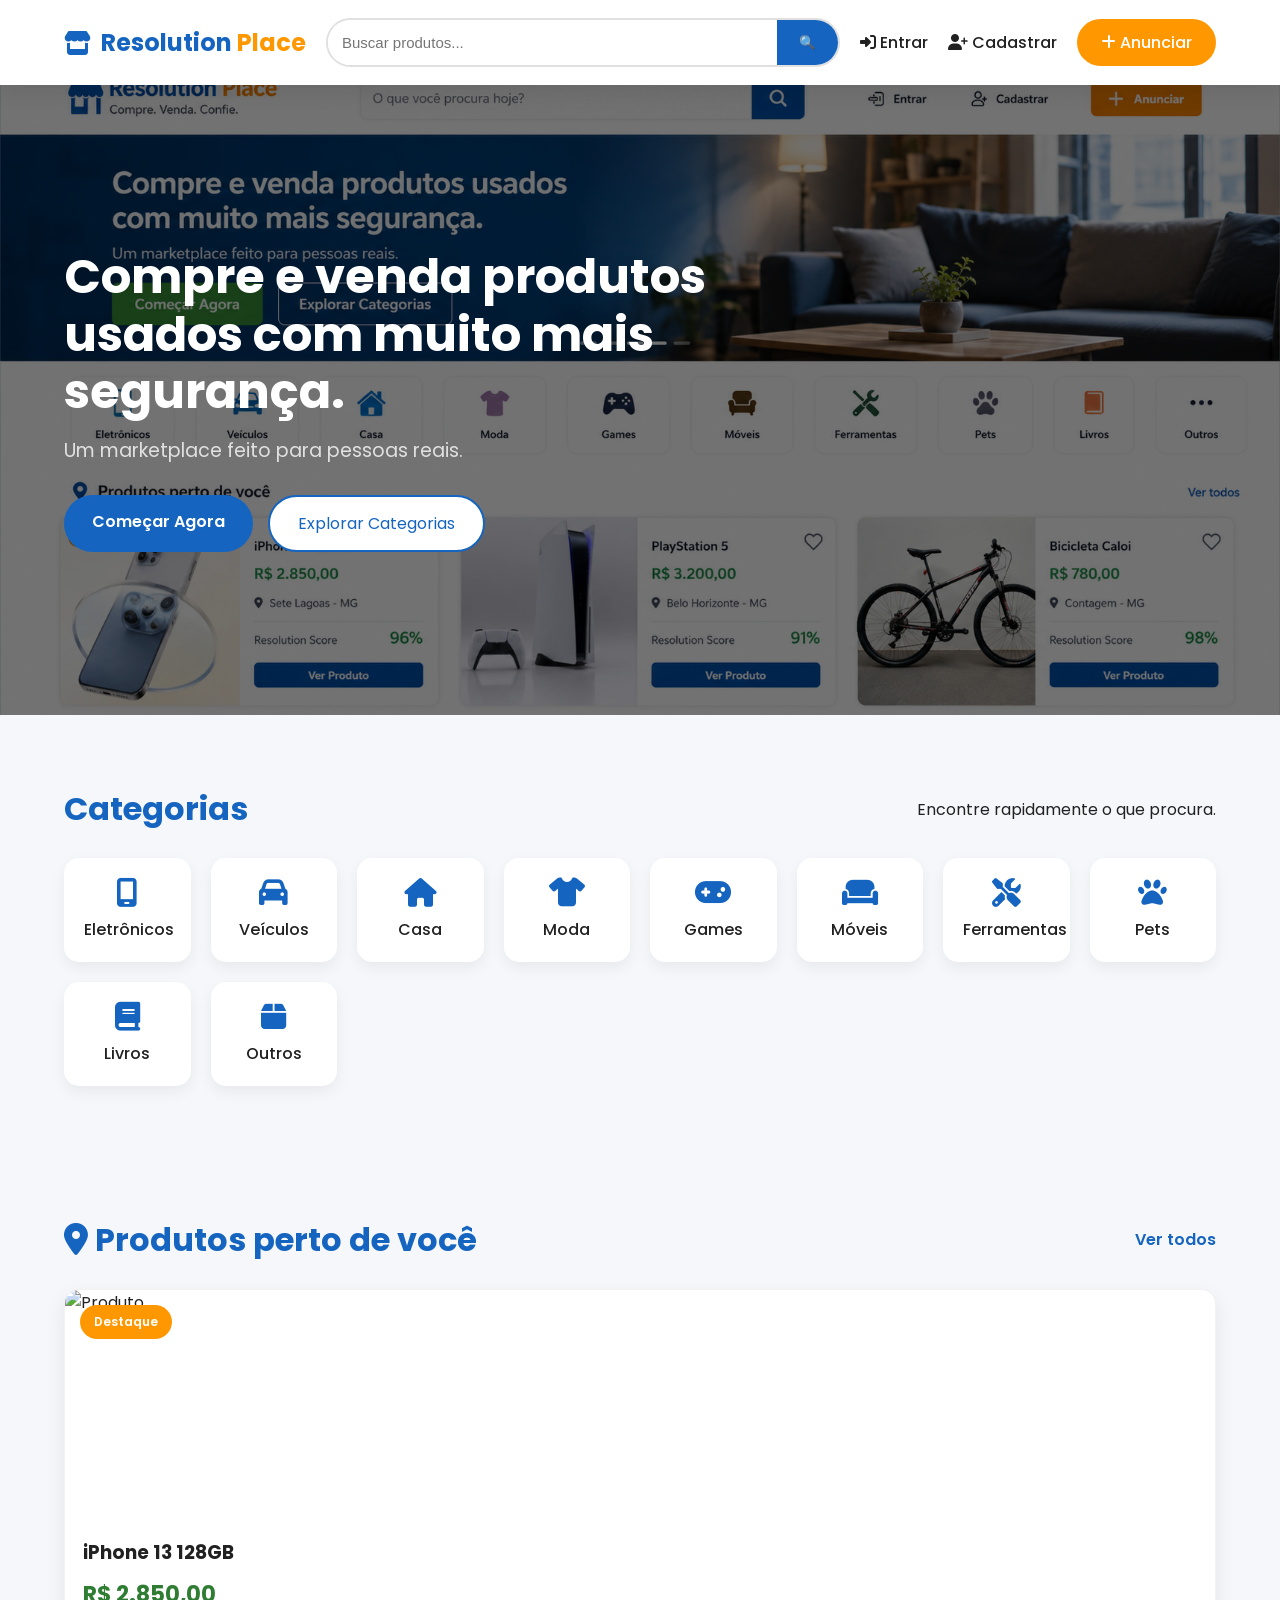
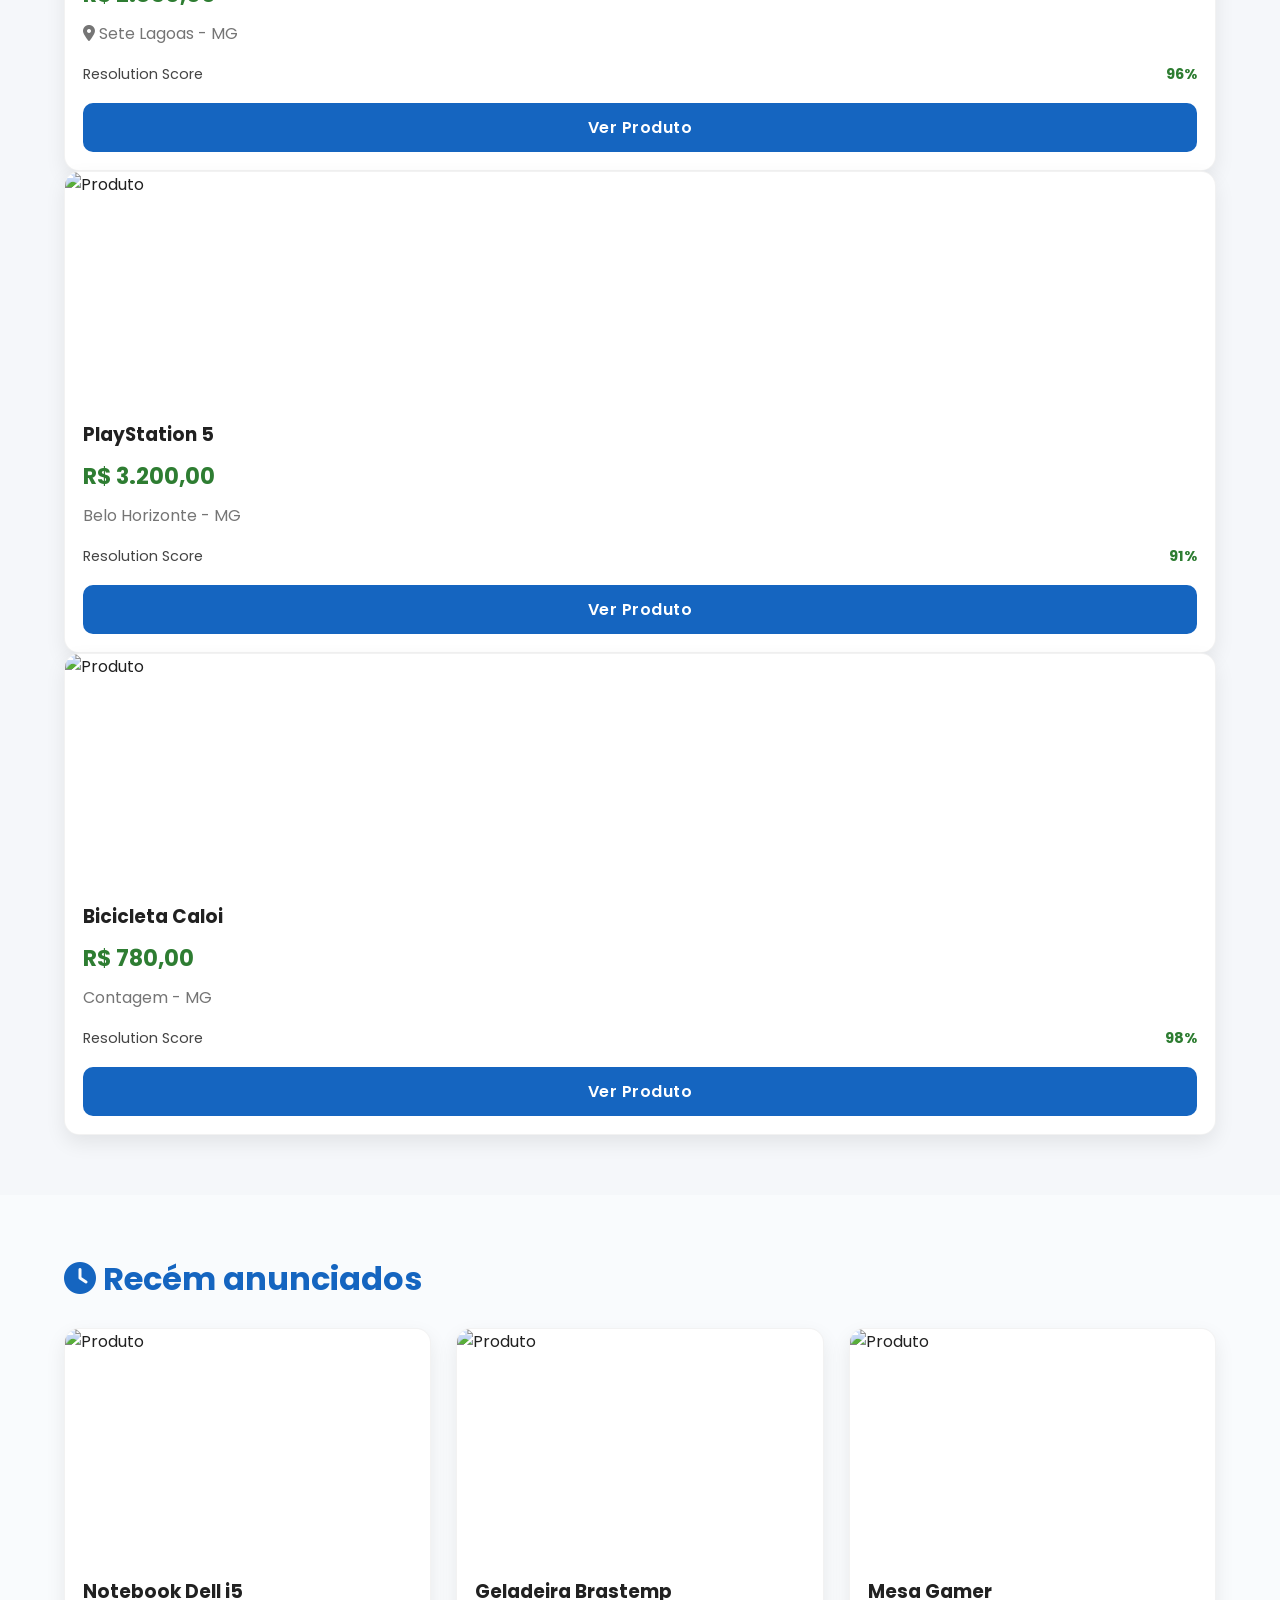
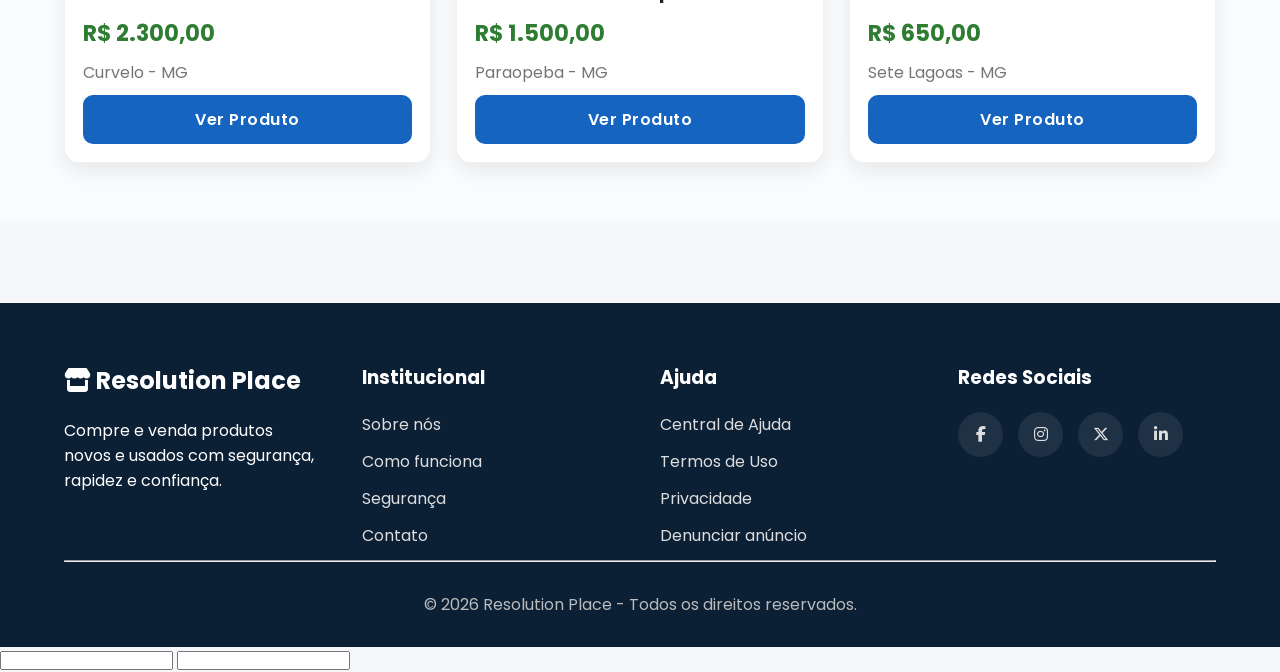
==== commit 21e7ebe7: "Update index.html" ====
--- a/index.html
+++ b/index.html
@@ -760,9 +760,12 @@
     <!-- ========================= -->
 
     <script src="js/app.js"></script>
+    <script type="module" src="js/app.js"></script>
+    <input id="email">
+    <input id="password">
 
 </body>
 
 <script type="module" src="js/app.js"></script>
 
-</html>+</html>
